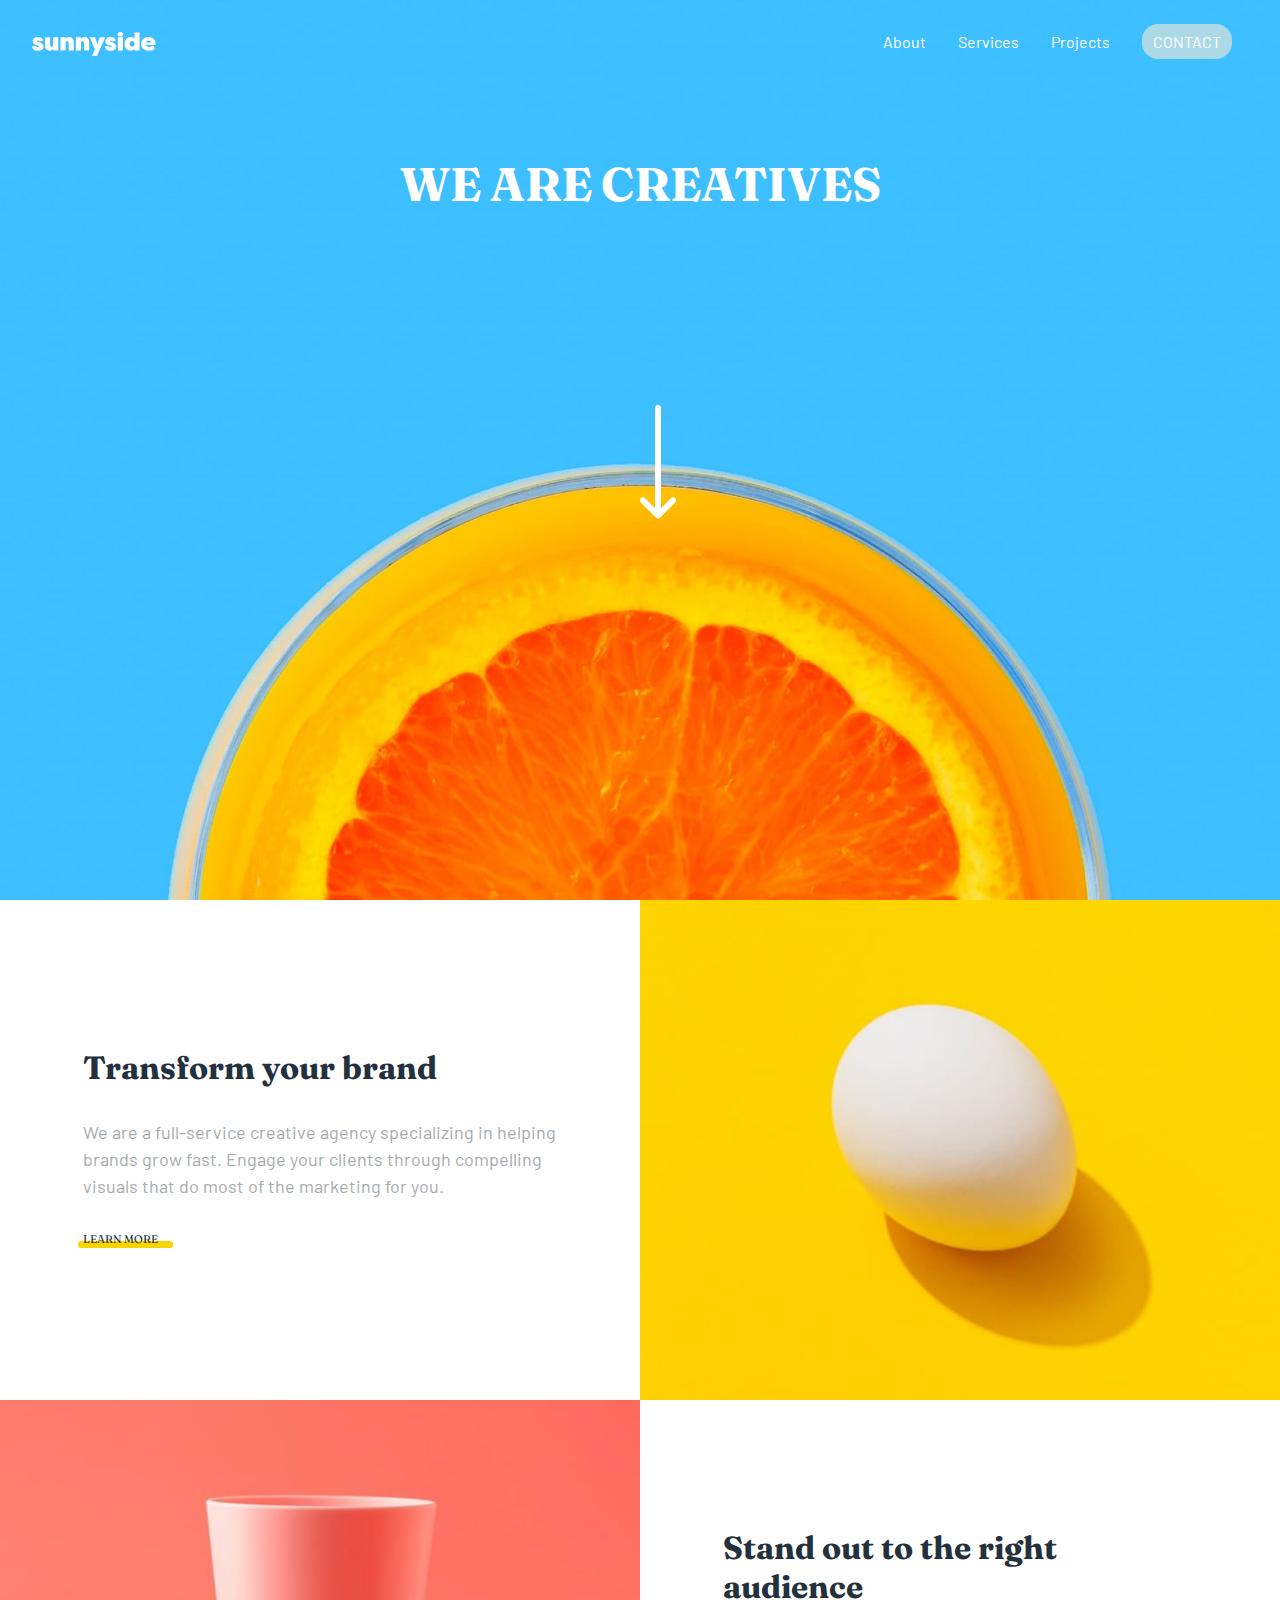
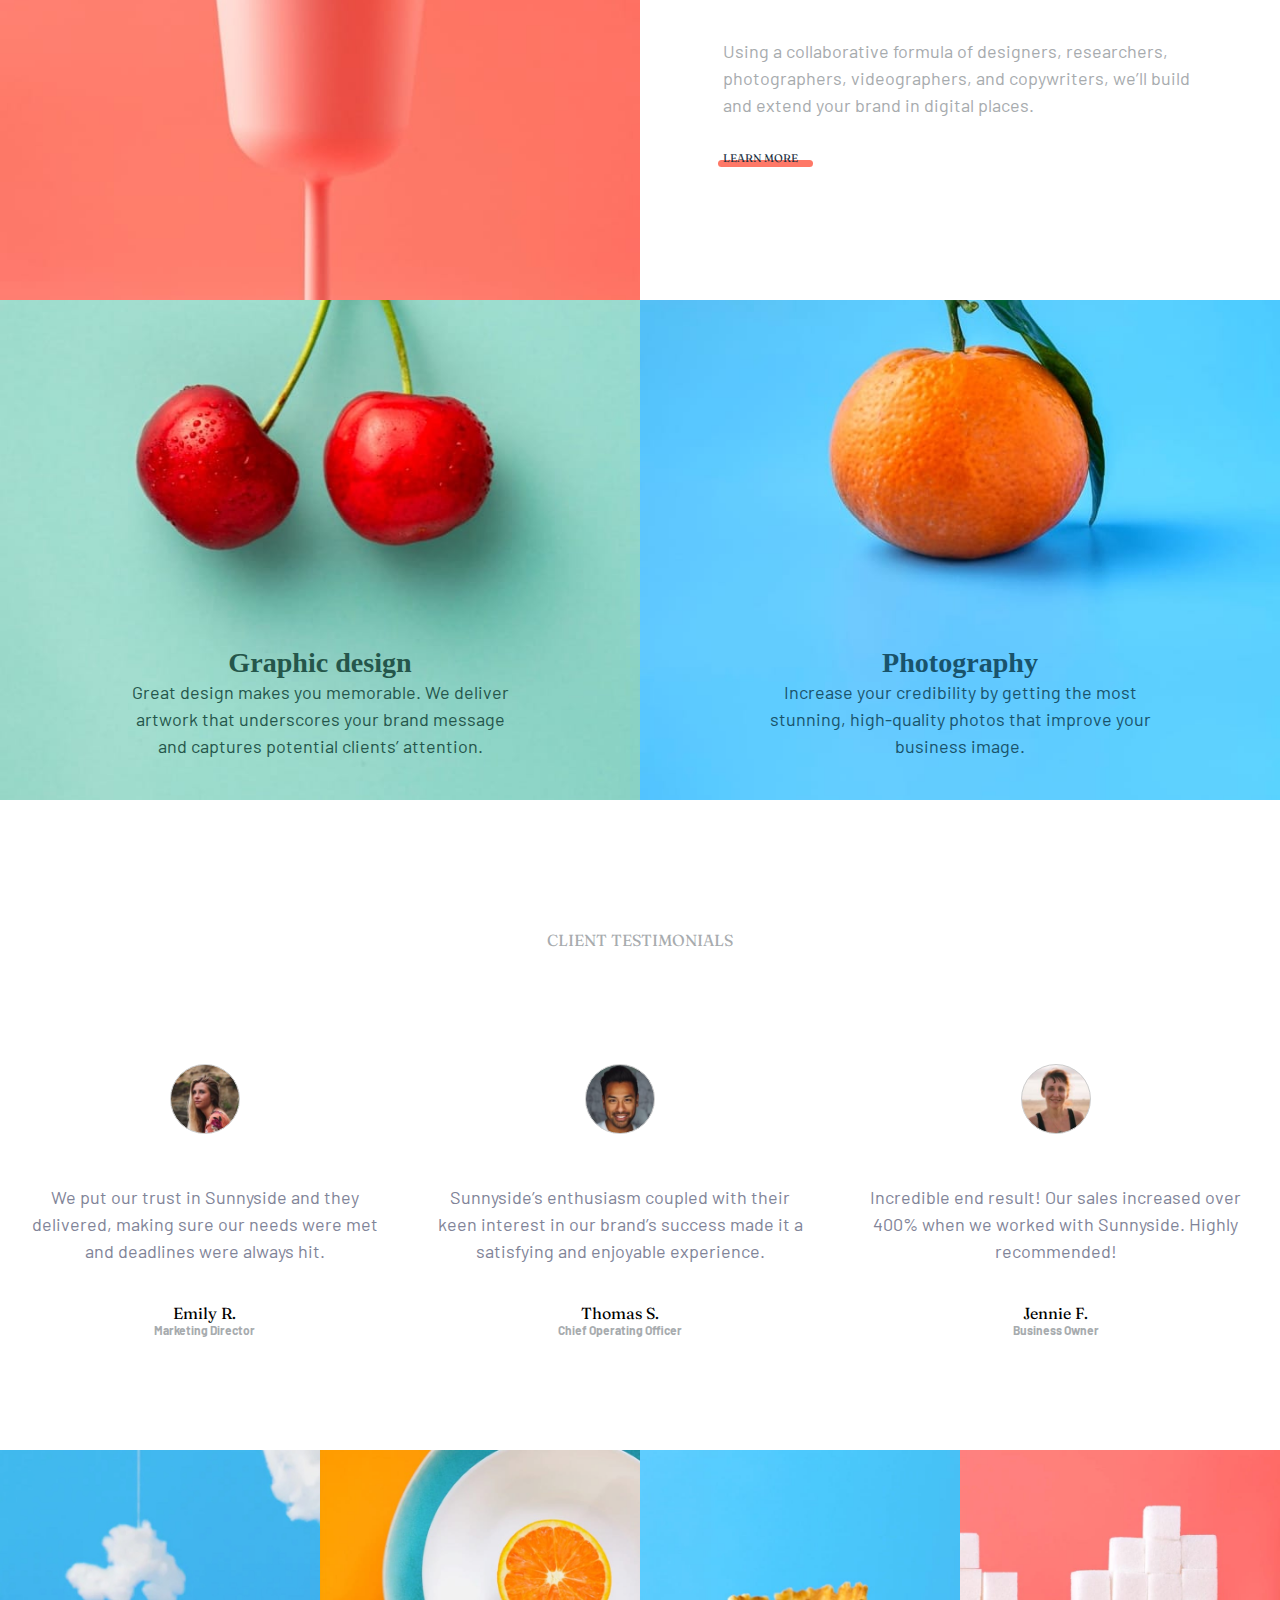
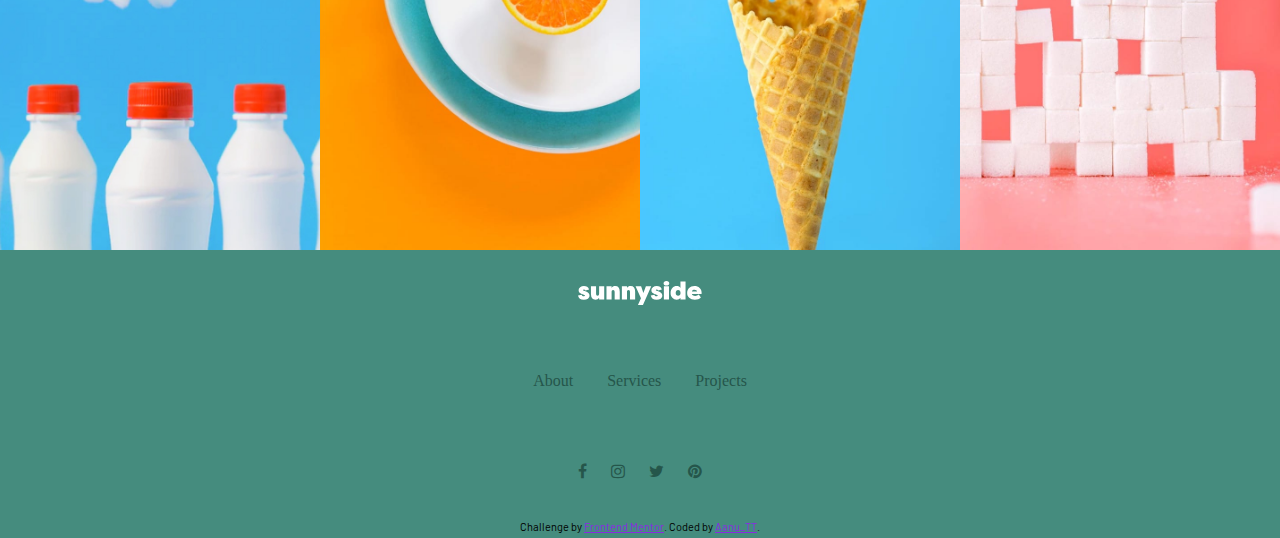
==== index.html @ 60e28703 "project to index" ====
<!DOCTYPE html>
<html lang="en">
<head>
  <meta charset="UTF-8">
  <meta name="viewport" content="width=device-width, initial-scale=1.0"> 

  <link rel="preconnect" href="https://fonts.googleapis.com">
  <link rel="preconnect" href="https://fonts.gstatic.com" crossorigin>
  <link href="https://fonts.googleapis.com/css2?family=Barlow:wght@600&family=Fraunces:wght@700;900&display=swap" rel="stylesheet">

  <link rel="stylesheet" href="https://cdnjs.cloudflare.com/ajax/libs/font-awesome/4.7.0/css/font-awesome.min.css">

  <link rel="stylesheet" href="project.css">

  <link rel="icon" type="image/png" sizes="32x32" href="./images/favicon-32x32.png">
  
  <title>Frontend Mentor | Sunnyside agency landing page</title>

  <style>
    .attribution { font-size: 11px; text-align: center; }
    .attribution a { color: blueviolet; }
  </style>
</head>


<body>
  <main>
    <header>
      <nav> 
        <div class="logo">   
          <img src="/images/logo.svg" alt="sunny-side-logo">
        </div>
        <ul>
            <li>  
              <a href="#">About</a>
            </li>
            <li>
              <a href="#">Services</a>
            </li>
            <li>
              <a href="#">Projects</a>
            </li>
            <li>
              <a class="btn" href="#">CONTACT</a>
            </li>
         </ul>
         </div>
         
         <label class="hamburger--menu">
            <input type="checkbox">
         </label>
         <aside class="sidebar">
          <nav class="navbar">
            <div class="nav--link"><a href="#">About</a></div>
            <div class="nav--link"><a href="#">Services</a></div>
            <div class="nav--link"><a href="#">Projects</a></div>
            <div class="nav--btn"><a href="#">CONTACT</a></div>
          </nav>
         </aside>
      </nav>

        <h2 class="bigtext">WE ARE CREATIVES</h2>

        <div class="arrow-down">        
          <img src="images/icon-arrow-down.svg" alt="icon-arrow-down"> 
        </div>
    </header>
    
  
    <section class="grid">
      <div class="box box1">
        <h3>Transform your brand</h3>
        <p> We are a full-service creative agency specializing in helping brands grow fast. 
          Engage your clients through compelling visuals that do most of the marketing for you.
        </p>
        <a href="#">LEARN MORE</a>
        <div class="underline yellow"></div>
      </div>


      <div class="box box2">
      </div>

      
      <div class="box box3">
      </div>


      <div class="box box4">
        <h3>Stand out to the right audience</h3>
        <p>
          Using a collaborative formula of designers, researchers, photographers, videographers, and copywriters, we’ll build and extend your brand in digital places. 
        </p>
        <a href="#">LEARN MORE</a>  
        <div class="underline red"></div>
      </div>


      <div class="box box5">
        <div class="box_56-content">
          <h3 class="graphic-design"> Graphic design</h3>
          <p class="graphic-design">
            Great design makes you memorable. We deliver artwork that underscores your brand message and captures potential clients’ attention.
          </p>
        </div>
        
      </div>


      <div class="box box6">
        <div class="box_56-content">
          <h3 class="photography">Photography</h3>
          <p class="photography">
            Increase your credibility by getting the most stunning, high-quality photos that improve your business image.
          </p>
        </div>
      </div>
    </section>
  
    <section class="testimonial">
        <div class="testimonial-heading">CLIENT TESTIMONIALS</div>
        <div class="testimonial-grid"> 

          <div class="row">
            <div class="row_client1 circle"></div>

            <div class="row-text">
              <p>
                We put our trust in Sunnyside and they delivered, making sure our needs were met and deadlines were always hit.
              </p>
              <h5>Emily R.</h5>
              <h6>Marketing Director</h6>
            </div>
          </div>

          <div class="row">
              <div class="row_client2 circle"></div>

              <div class="row-text">
                <p>
                  Sunnyside’s enthusiasm coupled with their keen interest in our brand’s success made it a satisfying and enjoyable experience.
                </p>
                <h5>Thomas S.</h5>
                <h6>Chief Operating Officer</h6>
              </div>
          </div>

          <div class="row">
              <div class="row_client3 circle"></div>

              <div class="row-text">
                <p>
                  Incredible end result! Our sales increased over 400% when we worked with Sunnyside.
                  Highly recommended!
                </p>
                <h5> Jennie F.</h5>
                <h6>Business Owner</h6>
              </div>
            
          </div>
        </div>
        
    </section>
      
      
    <section class="grid2">
      <div class="gridbox box-a"></div>
      <div class="gridbox box-b"></div>
      <div class="gridbox box-c"></div>
      <div class="gridbox box-d"></div>
    </section>
   
  
    <footer class="footer">
      <div class="footer-logo">
        <img src="/images/logo.svg" alt="">
      </div>

      <div class="footer-nav">
        <a href="#">About</a>
        <a href="#">Services</a>
        <a href="#">Projects</a>
      </div>
        
      <div class="contact">
        <a href="#" class="fa fa-facebook"></a>
        <a href="#" class="fa fa-instagram"></a>
        <a href="#" class="fa fa-twitter"></a>
        <a href="#" class="fa fa-pinterest"></a>

      </div>
    </footer>
     
  </main>
  
  <footer class="attribution">
    Challenge by <a href="https://www.frontendmentor.io?ref=challenge" target="_blank">Frontend Mentor</a>. 
    Coded by <a href="#">Aanu_TT</a>.
  </footer>
</body>
</html>
---- project.css ----
*{
    box-sizing: border-box;
    margin: 0;
}
*::after,
*::before{
    box-sizing: border-box;
}

:root{
    /* FONT FAMILY */

    --san-serif: 'Barlow', sans-serif;
    --serif: 'Fraunces', serif;


    /* ## Colors */

    /* ### Primary */

    --Soft-red: hsl(7, 99%, 70%);
    --Yellow: hsl(51, 100%, 49%);
    --Graphic-design-text: hsl(167, 40%, 24%);
    --Photography-text: hsl(198, 62%, 26%);
    --footer: hsl(168, 34%, 41%);

    /* ### Neutral */

    --Very-dark-desaturated-blue: hsl(212, 27%, 19%);
    --Very-dark-grayish-blue: hsl(213, 9%, 39%);
    --Dark-grayish-blue: hsl(232, 10%, 55%);
    --Grayish-blue: hsl(210, 4%, 67%);
    --White: hsl(0, 0%, 100%);



    /* HAMBURGER MENU */
    --bar-width: 32px;
    --bar-height: 2px;
    --hamburger-gap: 6px;
    --foreground: white;
    --background: #333;
    --hamburger-margin: 37px;
    --animation-timing: 200ms ease-in-out; 
    --hamburger-height: calc(var(--bar-height)* 3 + var(--hamburger-gap) * 2);

}


/* NAV */

header{
    width: 100%;
    height: 100vh;
    background-image: url(images/desktop/image-header.jpg);
    background-position: center;
    background-size: cover;
    background-repeat: no-repeat;
    font-family: var(--san-serif);
}
nav{
    display: flex;
    justify-content: space-between;
    padding: 2rem;
}
ul{
display: flex;
list-style: none;
}
li{
    padding: 0 1rem;
}
li>a{
    color: white;
      text-decoration: none;
}
li>a:hover{
    color: rgb(202, 225, 233);
}
.btn{
    background-color: lightblue;
    border-radius: 1rem;
    padding: 0.5rem 0.7rem;
}
.burger, .hamburger--menu, .sidebar{
    display: none;
}


/* AN ORANGE WITH THE ARROW PAGE */

.bigtext{
    color: white;
    font-size: 47px;
    display: flex;
    justify-content: center;
    margin-top: 4rem;
    font-family: var(--serif);
}


.arrow-down{
    position: absolute;
    top: 45%;
    left: 50%;
}


/* [2][3] GRIDBOX */

.grid{
    display: grid;
    grid-template-columns: 50% 50%;

}
.box{
    min-height: 500px;
    border: hidden;
}

.box2{
   background-image: url(/images/desktop/image-transform.jpg);
   background-repeat: no-repeat;
   background-position: center;
   background-size: cover;
}
.box3{
   background-image: url(/images/desktop/image-stand-out.jpg);
   background-repeat: no-repeat;
   background-position: center;
   background-size: cover;
}
.box5{
    background-image: url(/images/desktop/image-graphic-design.jpg);
    background-repeat: no-repeat;
    background-position: center;
    background-size: cover;  
}
.box6{
    background-image: url(/images/desktop/image-photography.jpg);
    background-repeat: no-repeat;
    background-position: center;
    background-size: cover;
}
.box5, .box6{
    display: flex;
    flex-direction: column;
    justify-content: end;
    text-align: center;
    font-size: 24px;

}
.box> .box_56-content{
    padding:0 120px 2.5rem 120px ;
}
.photography{
color: var(--Photography-text);
}
.graphic-design{
color: var(--Graphic-design-text);
}


.box1, .box4{
    display: flex;
    flex-direction: column;
    margin: auto 83px ;
    justify-content: center;
    text-align: start;
}
.box>h3{
    color: var(--Very-dark-desaturated-blue);
    font-family: var(--serif);
    font-size: 2rem;
    padding: 0 7rem 0 0;
    margin-bottom: 2rem;
}
p{
    font-family: var(--san-serif);
    color: var(--Grayish-blue);
    font-size: 18px;
    line-height: 1.5;
}
.box a{
    font-family: var(--serif);
    text-decoration: none;
    font-size: 11px;
    margin-top: 2rem;
    color: var(--Very-dark-desaturated-blue);
}
.underline{
    width: 95px;
    height: 7px;
    border-radius: 10px;
    color: black;
    position: relative;
    z-index: -1;
    bottom: 5px;
    right:5px;
}
.yellow{
    background-color: var(--Yellow);
}
.red{
    background-color: var(--Soft-red);
}




/* SECTION: CLIENT TESTIMONIAL */

.testimonial{
    text-align: center;
    padding-top: 130px;
}
.testimonial-heading{
   font-family: var(--serif);
   color: var(--Grayish-blue);
}
.testimonial-grid{
    display: grid;
    grid-template-columns: auto auto auto;
    min-height: 500px;
    font-family: var(--san-serif);
}


.testimonial-grid> .row{
    display: flex;
    flex-direction: column;
    justify-content: center;
    align-items: center;
}
.circle{
    border: 1px solid #ccc;
    border-radius: 50%;
    width: 70px;
    height: 70px;
    margin-bottom: 50px;
}
.row_client1{
background-image: url(images/image-emily.jpg);
background-repeat: no-repeat;
background-position: center;
background-size: cover;
}
.row_client2{
background-image: url(images/image-thomas.jpg);
background-repeat: no-repeat;
background-position: center;
background-size: cover;
}
.row_client3{
background-image: url(images/image-jennie.jpg);
background-repeat: no-repeat;
background-position: center;
background-size: cover;
}


.row-text{
    display: flex;
    flex-direction: column;
    align-items: center;
    padding: 0 25px;
}
.row-text>p{
    text-align: center;
    margin-bottom: 38px;
    color: var(--Dark-grayish-blue);
}
.row-text>h5{
    font:  16px var(--serif); 
}
.row-text>h6{
    color: var(--Grayish-blue);
    font-size: 12px;
}



/* [1][4] GRIDBOX */

.grid2{
    display: grid;
    grid-template-columns: auto auto auto auto;
}
.gridbox{
    min-height: 400px;
}
.box-a{
    background-image: url(/images/desktop/image-gallery-milkbottles.jpg);
    background-position: center;
    background-repeat: no-repeat;
    background-size: cover;
}
.box-b{
    background-image: url(/images/desktop/image-gallery-orange.jpg);
    background-position: center;
    background-repeat: no-repeat;
    background-size: cover;
}
.box-c{
    background-image: url(/images/desktop/image-gallery-cone.jpg);
    background-position: center;
    background-repeat: no-repeat;
    background-size: cover;
}
.box-d{
    background-image: url(/images/desktop/image-gallery-sugarcubes.jpg);
    background-position: center;
    background-repeat: no-repeat;
    background-size: cover;
}




/* FOOTER */

.footer{
    display: flex;
    flex-direction: column;
    justify-content: space-around;
    align-items: center;
    height: 270px;
    background-color: var(--footer);

}
.footer-nav a{
   color: var(--Graphic-design-text);
   text-decoration: none;
   transition: all 0.5s;
   padding: 15px;
}
   
.footer-nav a:hover{
    color: white;
}

.fa{
color: var(--Graphic-design-text);
transition: all 0.5s;
text-decoration: none;
padding: 10px;
}
.fa:hover{
    color: white;
}

.attribution{
    background-color: var(--footer);
    font: 11px var(--san-serif);
    padding-bottom: 5px;
}




@media only screen and (max-width: 420px) {

    /* NAV */
    header{
        border: hidden;
        width: 100vw;
        height: 90vh;
        background-image: url(images/mobile/image-header.jpg);
        background-position: center;
        background-size: cover;
        background-repeat: no-repeat;
    }

    ul{
        display: none;
    }
    .burger{
        display: block;
    }


    .hamburger--menu{
        --x-width: calc(var(--hamburger-height) * 1.41421356237);

        display: flex;
        flex-direction: column;
        gap: var(--hamburger-gap);
        width: max-content;
        position: absolute;
        top: var(--hamburger-margin);
        right: var(--hamburger-margin);
        z-index: 2;
        cursor: pointer;
    }
    .hamburger--menu::before,
    .hamburger--menu::after,
    input{
        content: "";
        width: var(--bar-width);
        height: var(--bar-height);
        background-color: var(--foreground);
        border-radius: 9999px;
        transition: opacity var(--animation-timing),  width var(--animation-timing), rotate var(--animation-timing), translate var(--animation-timing), background-color var(--animation-timing);
        transform-origin: left center;
    } 
    input{
        appearance: none;
        padding: 0;
        margin: 0;
        outline: none;
        pointer-events: none;
    }
    input:checked{
        opacity: 0;
        width: 0;
    }
    .hamburger--menu:has(input:checked)::before{
        rotate: 45deg;
        width: var(--x-width);
        translate: 0 calc(var(--bar-height) / -2);
    }
    .hamburger--menu:has(input:checked)::after{
        rotate: -45deg;
        width: var(--x-width);
        translate: 0 calc(var(--bar-height) / 2);

    }

    .sidebar{
        display: block;
        position: absolute;
        z-index: 1;
        right: 15px;
    }
    .sidebar{
        transition: translate 0.3s;
        translate: 1000%;
        padding: 0.5rem 1rem;
        background-color: var(--foreground);
        color: var(--background);
        margin: 4rem 0;
        min-height: auto;
        width: 90vw;
    }
    .hamburger--menu:has(input:checked) + .sidebar{
        translate: 0%;
    }
    .navbar{
        display: flex;
        flex-direction: column;
        justify-content: space-around;
        align-items: center;
        text-align: center;
        padding: 0 0 2rem 0;
    }
    .nav--link, .nav--btn{
        padding: 1rem;
        margin: 1rem 3rem;
        font-size: 1.25rem;
        text-align: center;
    }
    .nav--link a, .nav--btn a{
        text-decoration: none;
        color: var(--Dark-grayish-blue);
        padding: 1rem 0.5rem;

    }
    .nav--link a:hover, .nav--btn a:hover{
        background-color: var(--Yellow);
        border-radius: 20px;
        color: white;
        transition: all 1s;
    }
    .nav--btn{
        border: 1px solid var(--Yellow);
        border-radius: 9999px;
        background-color: var(--Yellow);
        font-family: var(--serif);
        font-size: 1rem;
    }
    .nav--btn a{
        color: black;
    }



    .bigtext{
        font-size: 50px;
        padding: 0 50%;
        text-align: center;
    }


    /* [2][3] GRIDBOX == [1][6] */
 
    .grid{
        grid-template-columns: 100%;
    }
    .box{
        min-height: 350px;
    }

    .box1, .box4{
        height: 500px;
        text-align: center;
        margin: auto;
        padding: 20px;
    }
    .box>h3{
        padding: 10px;
    }
    .underline{
        width: 92px;
        left: 131px;
    }
    .yellow{
        background-color: rgb(247, 247, 197);
    }
    .red{
        background-color: rgb(253, 220, 220);
    }
    .box2{
        background-image: url(images/mobile/image-transform.jpg);
        order: -1;
    }
    .box3{
        background-image: url(/images/mobile/image-stand-out.jpg);
    }
    .box5{
        background-image: url(/images/mobile/image-graphic-design.jpg);
        height: 500px;
    }
    .box6{
        background-image: url(/images/mobile/image-photography.jpg);
        height: 500px;
    }
    .box5, .box6{
        height: 600px;
    }
    .box> .box_56-content{
        padding: 0 0 50px 0;
    }

    /* CLIENT TESTIMONIAL */

    .testimonial-heading, .row{
        margin-bottom: 100px;
    }
    .testimonial-grid{
        grid-template-columns: 100%;
    }


    /* [1][4] GRIDBOX == [2][2] */
    .grid2{
        grid-template-columns: auto auto;
    }
    .gridbox{
        min-height: 250px;
    }
    .box-a{
        background-image: url(/images/mobile/image-gallery-milkbottles.jpg);
    }
    .box-b{
        background-image: url(/images/mobile/image-gallery-orange.jpg);
    }
    .box-c{
        background-image: url(/images/mobile/image-gallery-cone.jpg);
    }
    .box-d{
        background-image: url(/images/mobile/image-gallery-sugar-cubes.jpg);
    }

    /* FOOTER */

    .footer{
        height: 320px;
    }
    .footer-nav a{
        margin: 0 1.3rem 0 1.3rem ;
    }
    .contact a{
        margin: 0 0.6rem 0 0.6rem;
    }
    .attribution{
        padding-bottom: 20px;
    }   
}
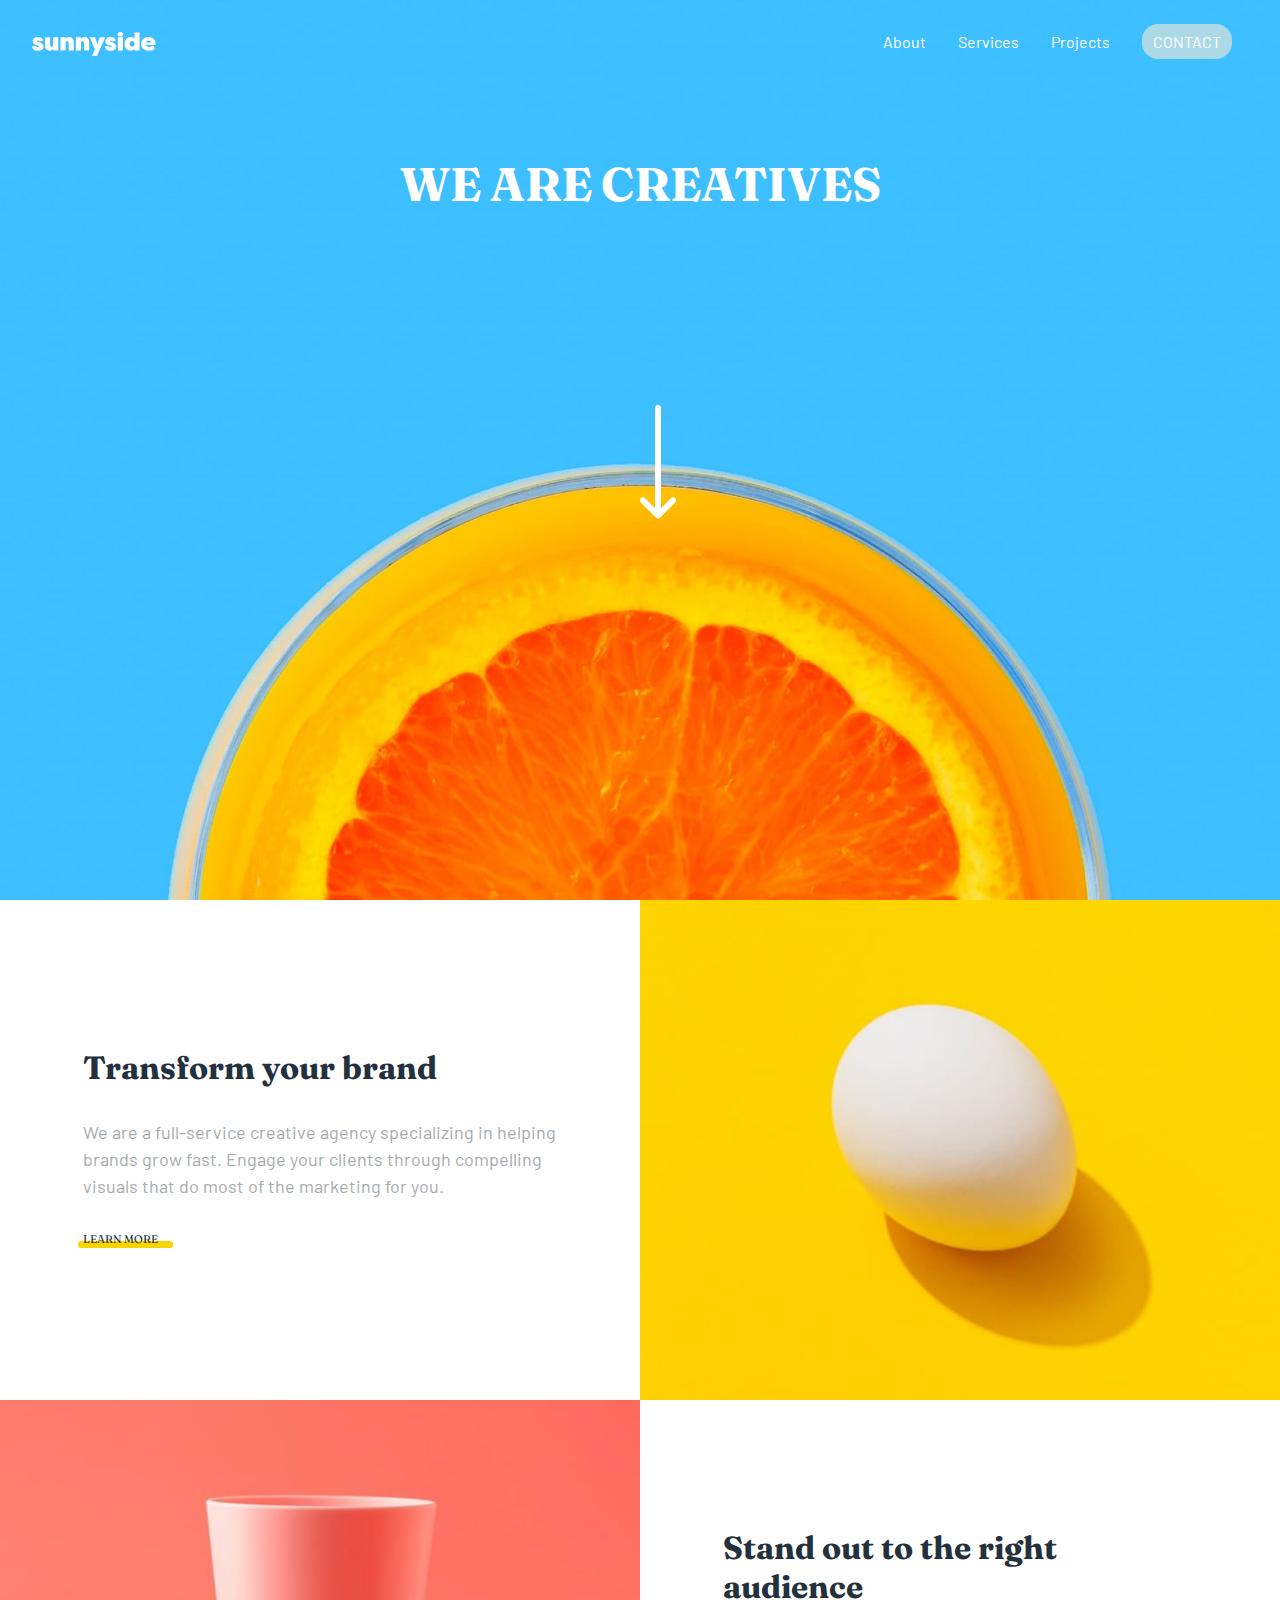
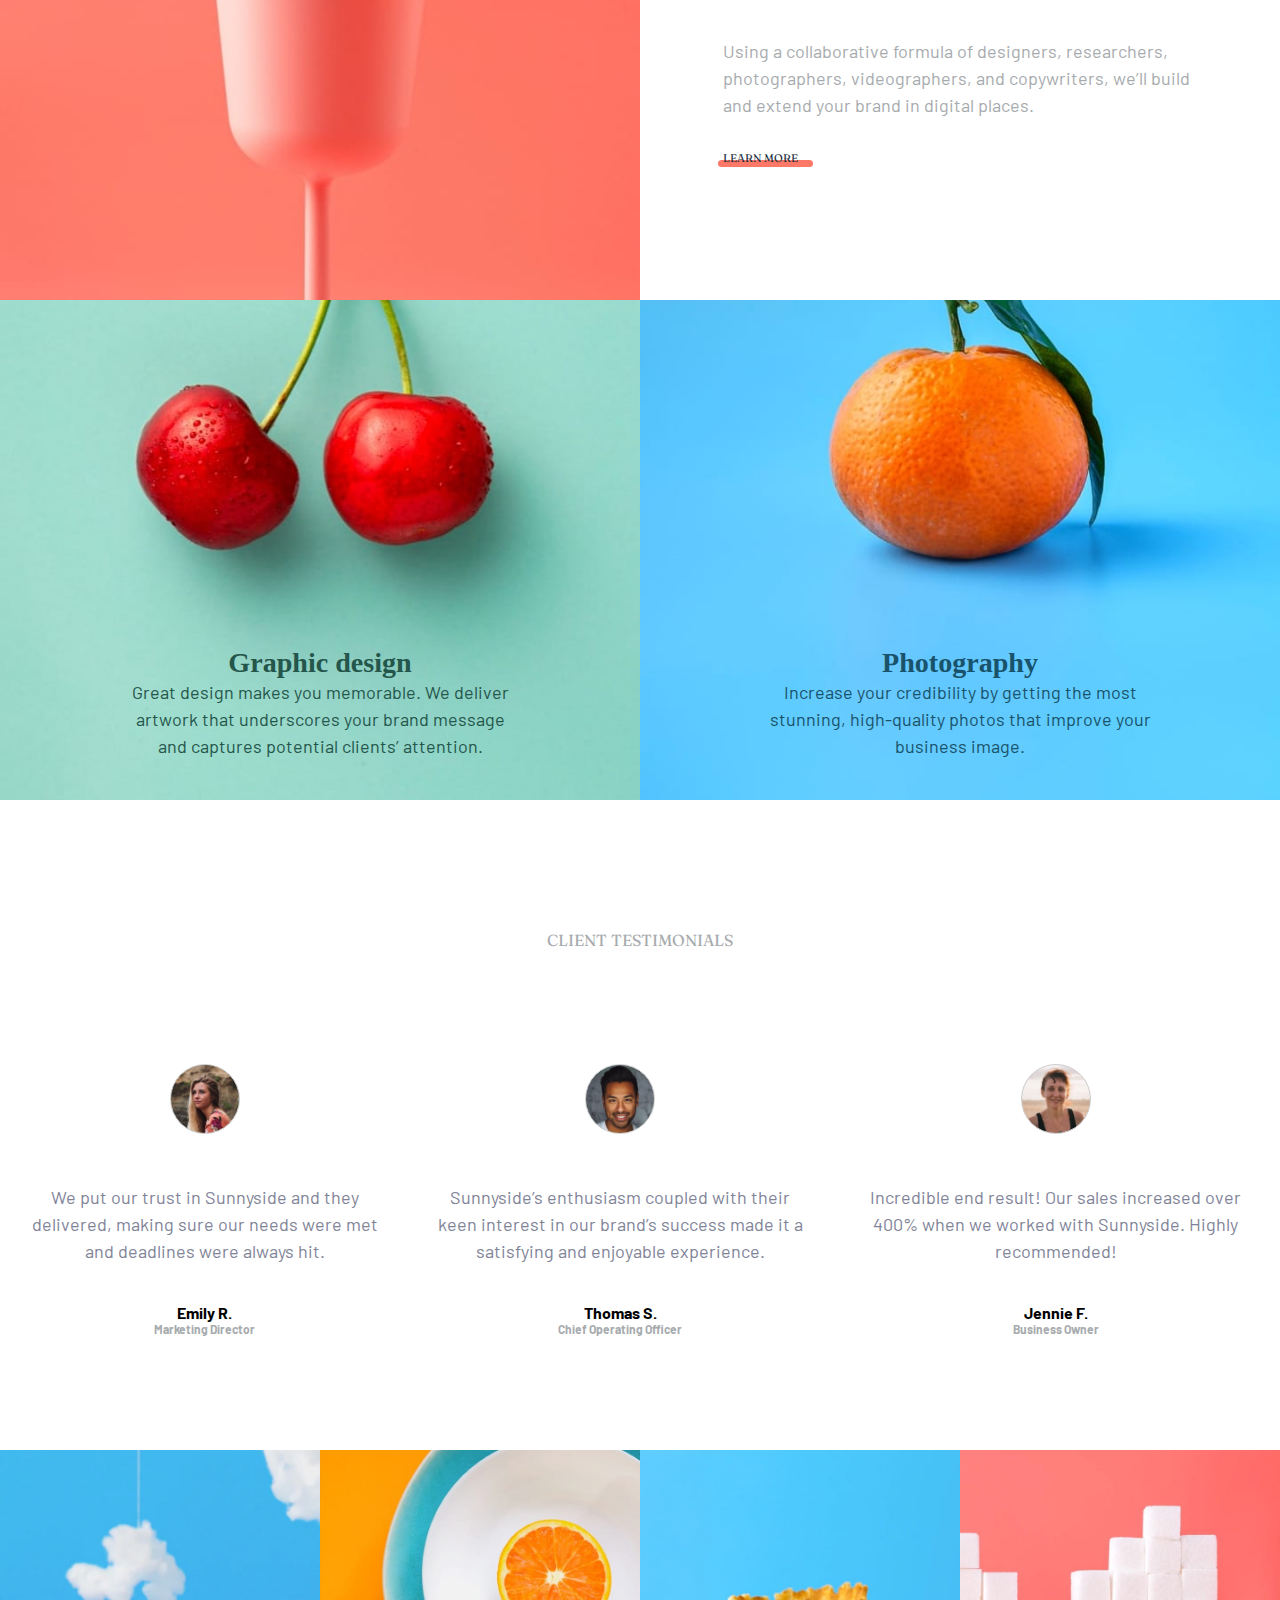
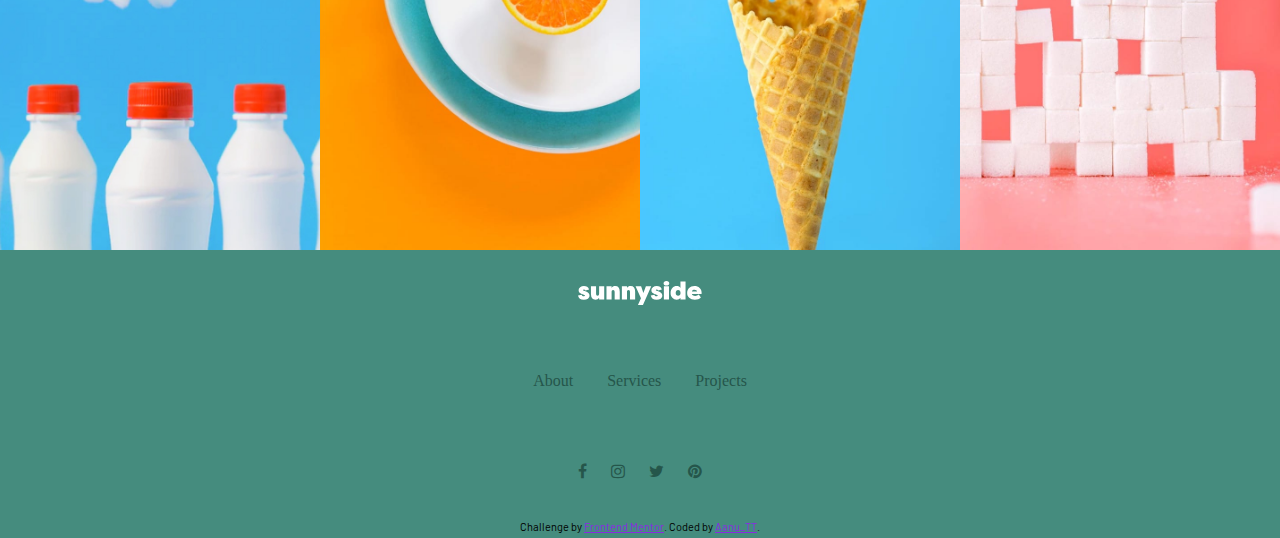
==== commit 0d2a8a4c: "corrections" ====
--- a/index.html
+++ b/index.html
@@ -24,6 +24,7 @@
 
 
 <body>
+  <h1 class="sr-only">Sunnyside agency landing page</h1>
   <main>
     <header>
       <nav> 
@@ -128,7 +129,7 @@
               <p>
                 We put our trust in Sunnyside and they delivered, making sure our needs were met and deadlines were always hit.
               </p>
-              <h5>Emily R.</h5>
+              <h4>Emily R.</h4>
               <h6>Marketing Director</h6>
             </div>
           </div>
@@ -140,7 +141,7 @@
                 <p>
                   Sunnyside’s enthusiasm coupled with their keen interest in our brand’s success made it a satisfying and enjoyable experience.
                 </p>
-                <h5>Thomas S.</h5>
+                <h4>Thomas S.</h4>
                 <h6>Chief Operating Officer</h6>
               </div>
           </div>
@@ -153,7 +154,7 @@
                   Incredible end result! Our sales increased over 400% when we worked with Sunnyside.
                   Highly recommended!
                 </p>
-                <h5> Jennie F.</h5>
+                <h4> Jennie F.</h4>
                 <h6>Business Owner</h6>
               </div>
             
@@ -183,10 +184,10 @@
       </div>
         
       <div class="contact">
-        <a href="#" class="fa fa-facebook"></a>
-        <a href="#" class="fa fa-instagram"></a>
-        <a href="#" class="fa fa-twitter"></a>
-        <a href="#" class="fa fa-pinterest"></a>
+        <a href="#" class="fa fa-facebook" aria-label="google font aweson icons"></a>
+        <a href="#" class="fa fa-instagram" aria-label="google font aweson icons"></a>
+        <a href="#" class="fa fa-twitter" aria-label="google font aweson icons"></a>
+        <a href="#" class="fa fa-pinterest" aria-label="google font aweson icons"></a>
 
       </div>
     </footer>
--- a/project.css
+++ b/project.css
@@ -5,6 +5,17 @@
 *::after,
 *::before{
     box-sizing: border-box;
+}
+
+.sr-only{
+    position: absolute;
+  width: 1px;
+  height: 1px;
+  padding: 0;
+  margin: -1px;
+  overflow: hidden;
+  clip: rect(0,0,0,0);
+  border: 0;
 }
 
 :root{
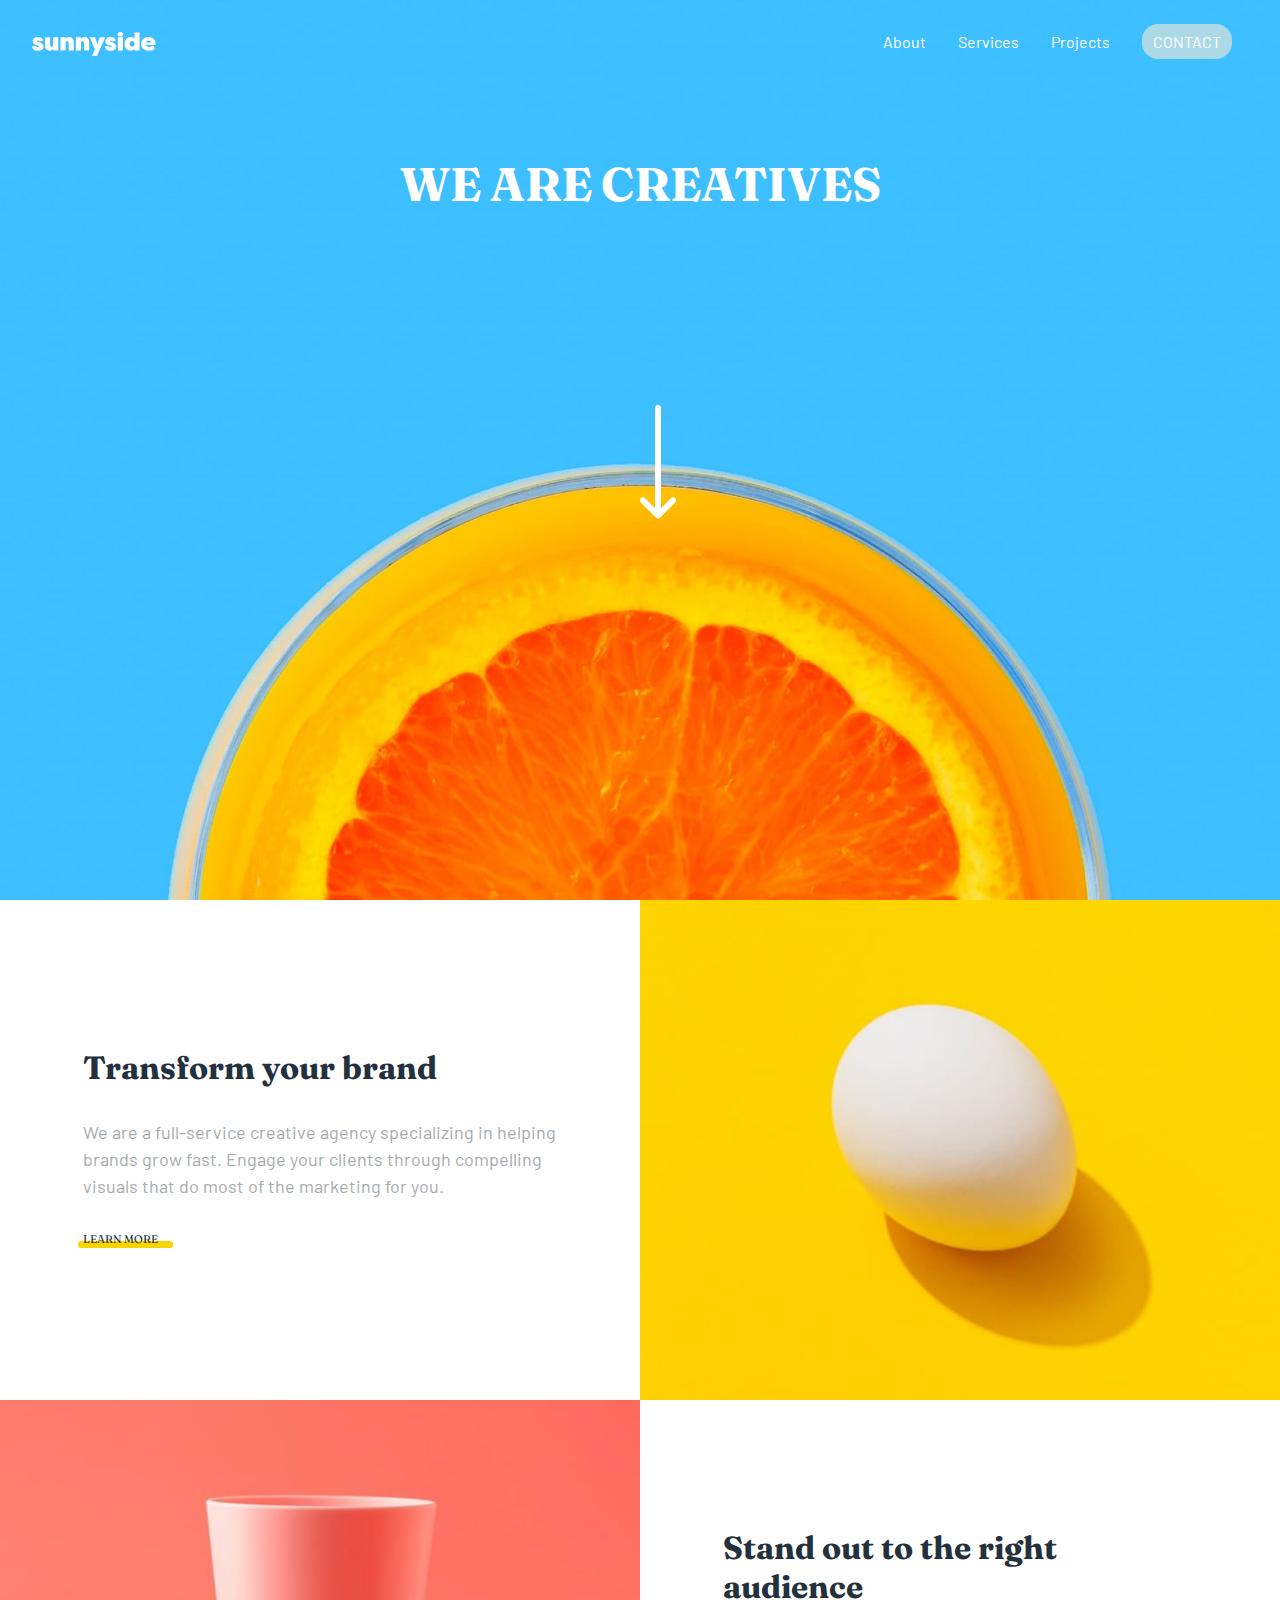
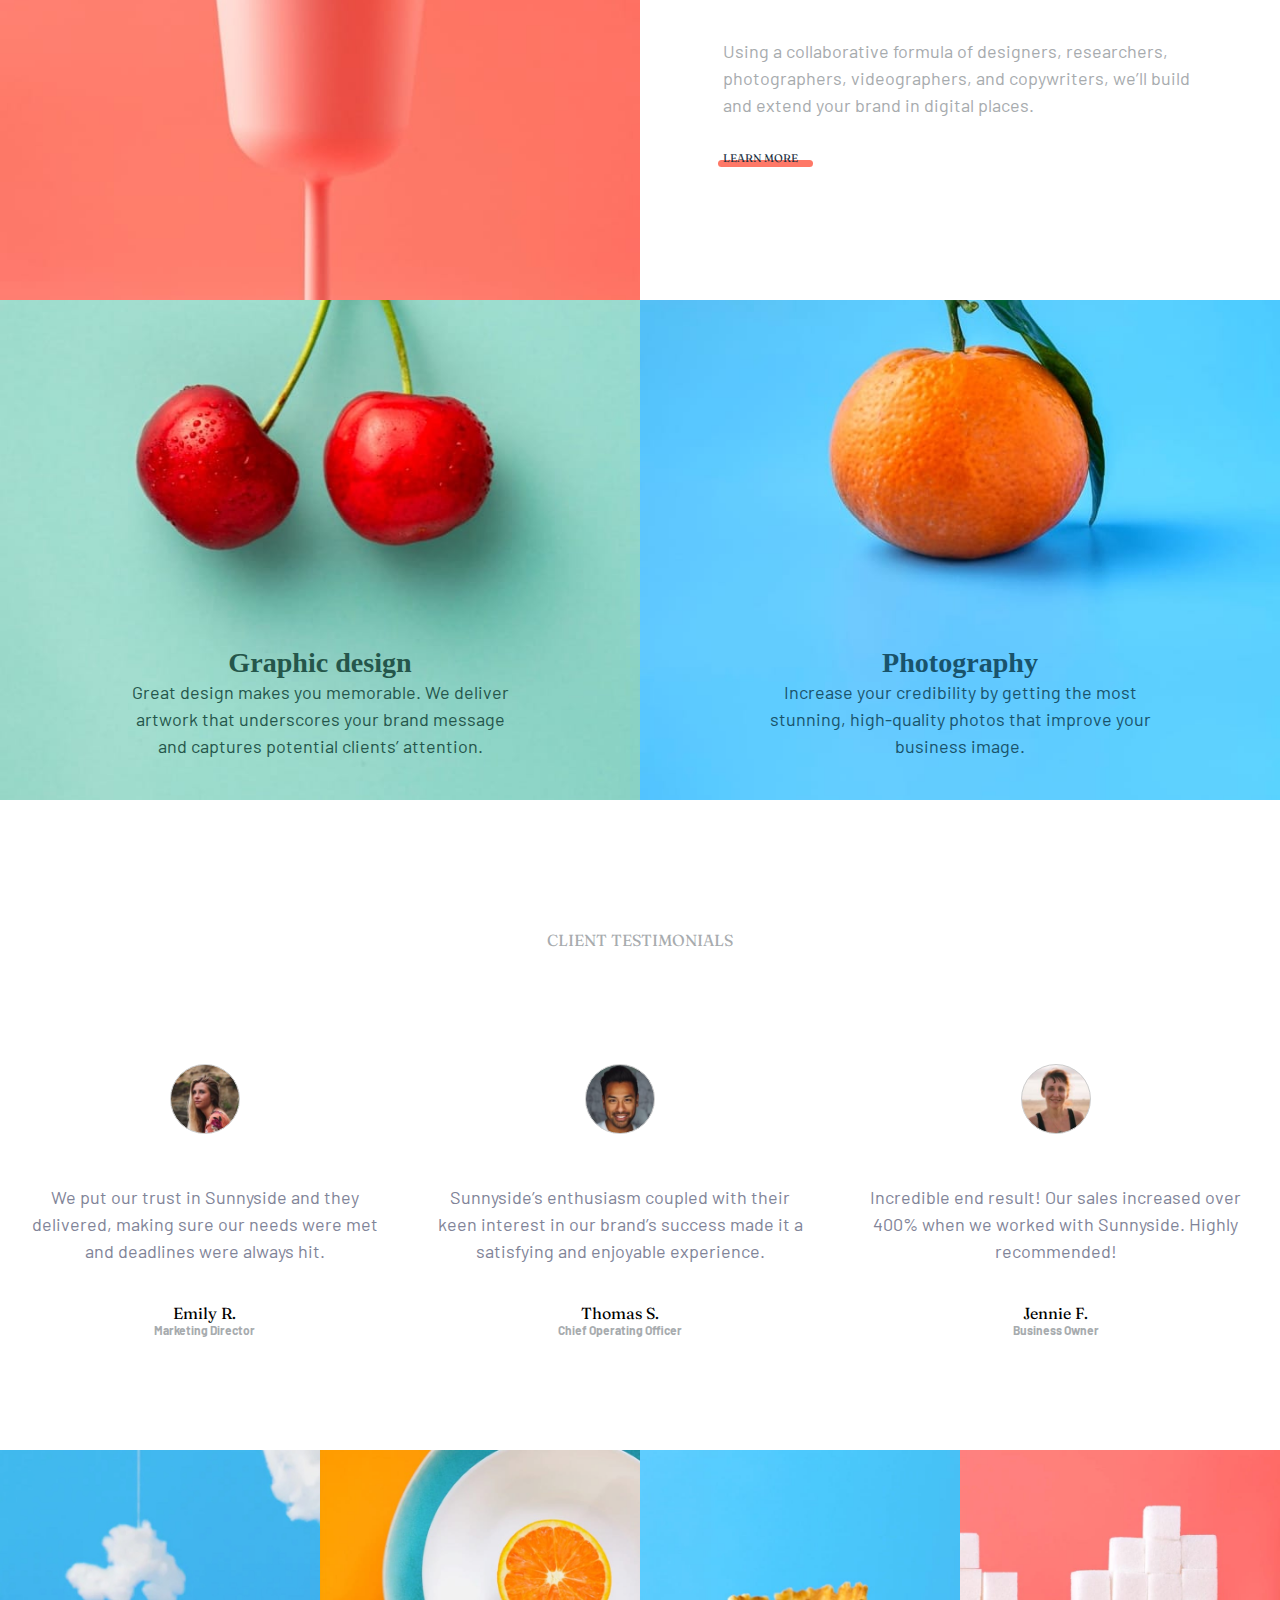
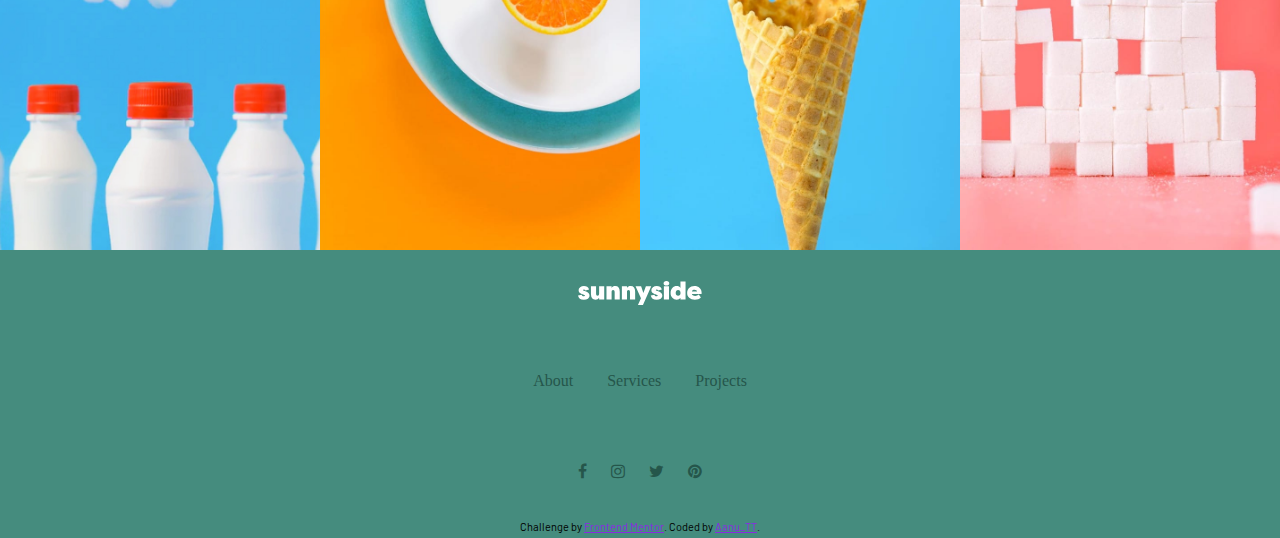
==== commit 01898176: "landmarks" ====
--- a/index.html
+++ b/index.html
@@ -24,10 +24,10 @@
 
 
 <body>
-  <h1 class="sr-only">Sunnyside agency landing page</h1>
-  <main>
-    <header>
-      <nav> 
+  <h1 role="heading" class="sr-only">Sunnyside agency landing page</h1>
+
+    <header role="banner">
+      <nav role="navigation"> 
         <div class="logo">   
           <img src="/images/logo.svg" alt="sunny-side-logo">
         </div>
@@ -68,133 +68,135 @@
     </header>
     
   
-    <section class="grid">
-      <div class="box box1">
-        <h3>Transform your brand</h3>
-        <p> We are a full-service creative agency specializing in helping brands grow fast. 
-          Engage your clients through compelling visuals that do most of the marketing for you.
-        </p>
-        <a href="#">LEARN MORE</a>
-        <div class="underline yellow"></div>
-      </div>
-
-
-      <div class="box box2">
-      </div>
-
-      
-      <div class="box box3">
-      </div>
-
-
-      <div class="box box4">
-        <h3>Stand out to the right audience</h3>
-        <p>
-          Using a collaborative formula of designers, researchers, photographers, videographers, and copywriters, we’ll build and extend your brand in digital places. 
-        </p>
-        <a href="#">LEARN MORE</a>  
-        <div class="underline red"></div>
-      </div>
-
-
-      <div class="box box5">
-        <div class="box_56-content">
-          <h3 class="graphic-design"> Graphic design</h3>
-          <p class="graphic-design">
-            Great design makes you memorable. We deliver artwork that underscores your brand message and captures potential clients’ attention.
+    <main role="main">
+      <section class="grid" role="main">
+        <div class="box box1">
+          <h3>Transform your brand</h3>
+          <p> We are a full-service creative agency specializing in helping brands grow fast. 
+            Engage your clients through compelling visuals that do most of the marketing for you.
           </p>
-        </div>
+          <a href="#">LEARN MORE</a>
+          <div class="underline yellow"></div>
+        </div>
+  
+  
+        <div class="box box2">
+        </div>
+  
         
-      </div>
-
-
-      <div class="box box6">
-        <div class="box_56-content">
-          <h3 class="photography">Photography</h3>
-          <p class="photography">
-            Increase your credibility by getting the most stunning, high-quality photos that improve your business image.
+        <div class="box box3">
+        </div>
+  
+  
+        <div class="box box4">
+          <h3>Stand out to the right audience</h3>
+          <p>
+            Using a collaborative formula of designers, researchers, photographers, videographers, and copywriters, we’ll build and extend your brand in digital places. 
           </p>
-        </div>
-      </div>
-    </section>
-  
-    <section class="testimonial">
-        <div class="testimonial-heading">CLIENT TESTIMONIALS</div>
-        <div class="testimonial-grid"> 
-
-          <div class="row">
-            <div class="row_client1 circle"></div>
-
-            <div class="row-text">
-              <p>
-                We put our trust in Sunnyside and they delivered, making sure our needs were met and deadlines were always hit.
-              </p>
-              <h4>Emily R.</h4>
-              <h6>Marketing Director</h6>
+          <a href="#">LEARN MORE</a>  
+          <div class="underline red"></div>
+        </div>
+  
+  
+        <div class="box box5">
+          <div class="box_56-content">
+            <h3 class="graphic-design"> Graphic design</h3>
+            <p class="graphic-design">
+              Great design makes you memorable. We deliver artwork that underscores your brand message and captures potential clients’ attention.
+            </p>
+          </div>
+          
+        </div>
+  
+  
+        <div class="box box6">
+          <div class="box_56-content">
+            <h3 class="photography">Photography</h3>
+            <p class="photography">
+              Increase your credibility by getting the most stunning, high-quality photos that improve your business image.
+            </p>
+          </div>
+        </div>
+      </section>
+    
+      <section class="testimonial">
+          <div class="testimonial-heading">CLIENT TESTIMONIALS</div>
+          <div class="testimonial-grid"> 
+  
+            <div class="row">
+              <div class="row_client1 circle"></div>
+  
+              <div class="row-text">
+                <p>
+                  We put our trust in Sunnyside and they delivered, making sure our needs were met and deadlines were always hit.
+                </p>
+                <h4>Emily R.</h4>
+                <h5>Marketing Director</h5>
+              </div>
+            </div>
+  
+            <div class="row">
+                <div class="row_client2 circle"></div>
+  
+                <div class="row-text">
+                  <p>
+                    Sunnyside’s enthusiasm coupled with their keen interest in our brand’s success made it a satisfying and enjoyable experience.
+                  </p>
+                  <h4>Thomas S.</h4>
+                  <h5>Chief Operating Officer</h5>
+                </div>
+            </div>
+  
+            <div class="row">
+                <div class="row_client3 circle"></div>
+  
+                <div class="row-text">
+                  <p>
+                    Incredible end result! Our sales increased over 400% when we worked with Sunnyside.
+                    Highly recommended!
+                  </p>
+                  <h4> Jennie F.</h4>
+                  <h5>Business Owner</h5>
+                </div>
+              
             </div>
           </div>
-
-          <div class="row">
-              <div class="row_client2 circle"></div>
-
-              <div class="row-text">
-                <p>
-                  Sunnyside’s enthusiasm coupled with their keen interest in our brand’s success made it a satisfying and enjoyable experience.
-                </p>
-                <h4>Thomas S.</h4>
-                <h6>Chief Operating Officer</h6>
-              </div>
-          </div>
-
-          <div class="row">
-              <div class="row_client3 circle"></div>
-
-              <div class="row-text">
-                <p>
-                  Incredible end result! Our sales increased over 400% when we worked with Sunnyside.
-                  Highly recommended!
-                </p>
-                <h4> Jennie F.</h4>
-                <h6>Business Owner</h6>
-              </div>
-            
-          </div>
-        </div>
+          
+      </section>
         
-    </section>
-      
-      
-    <section class="grid2">
-      <div class="gridbox box-a"></div>
-      <div class="gridbox box-b"></div>
-      <div class="gridbox box-c"></div>
-      <div class="gridbox box-d"></div>
-    </section>
-   
-  
-    <footer class="footer">
-      <div class="footer-logo">
-        <img src="/images/logo.svg" alt="">
-      </div>
-
-      <div class="footer-nav">
-        <a href="#">About</a>
-        <a href="#">Services</a>
-        <a href="#">Projects</a>
-      </div>
         
-      <div class="contact">
-        <a href="#" class="fa fa-facebook" aria-label="google font aweson icons"></a>
-        <a href="#" class="fa fa-instagram" aria-label="google font aweson icons"></a>
-        <a href="#" class="fa fa-twitter" aria-label="google font aweson icons"></a>
-        <a href="#" class="fa fa-pinterest" aria-label="google font aweson icons"></a>
-
-      </div>
-    </footer>
+      <section class="grid2">
+        <div class="gridbox box-a"></div>
+        <div class="gridbox box-b"></div>
+        <div class="gridbox box-c"></div>
+        <div class="gridbox box-d"></div>
+      </section>
      
-  </main>
-  
-  <footer class="attribution">
+    
+      <footer class="footer">
+        <div class="footer-logo">
+          <img src="/images/logo.svg" alt="">
+        </div>
+  
+        <div class="footer-nav">
+          <a href="#">About</a>
+          <a href="#">Services</a>
+          <a href="#">Projects</a>
+        </div>
+          
+        <div class="contact">
+          <a href="#" class="fa fa-facebook" aria-label="google font aweson icons"></a>
+          <a href="#" class="fa fa-instagram" aria-label="google font aweson icons"></a>
+          <a href="#" class="fa fa-twitter" aria-label="google font aweson icons"></a>
+          <a href="#" class="fa fa-pinterest" aria-label="google font aweson icons"></a>
+  
+        </div>
+      </footer>
+    </main>
+     
+
+  
+  <footer class="attribution" role="contentinfo">
     Challenge by <a href="https://www.frontendmentor.io?ref=challenge" target="_blank">Frontend Mentor</a>. 
     Coded by <a href="#">Aanu_TT</a>.
   </footer>
--- a/project.css
+++ b/project.css
@@ -281,10 +281,10 @@
     margin-bottom: 38px;
     color: var(--Dark-grayish-blue);
 }
+.row-text>h4{
+    font:  16px var(--serif); 
+}
 .row-text>h5{
-    font:  16px var(--serif); 
-}
-.row-text>h6{
     color: var(--Grayish-blue);
     font-size: 12px;
 }
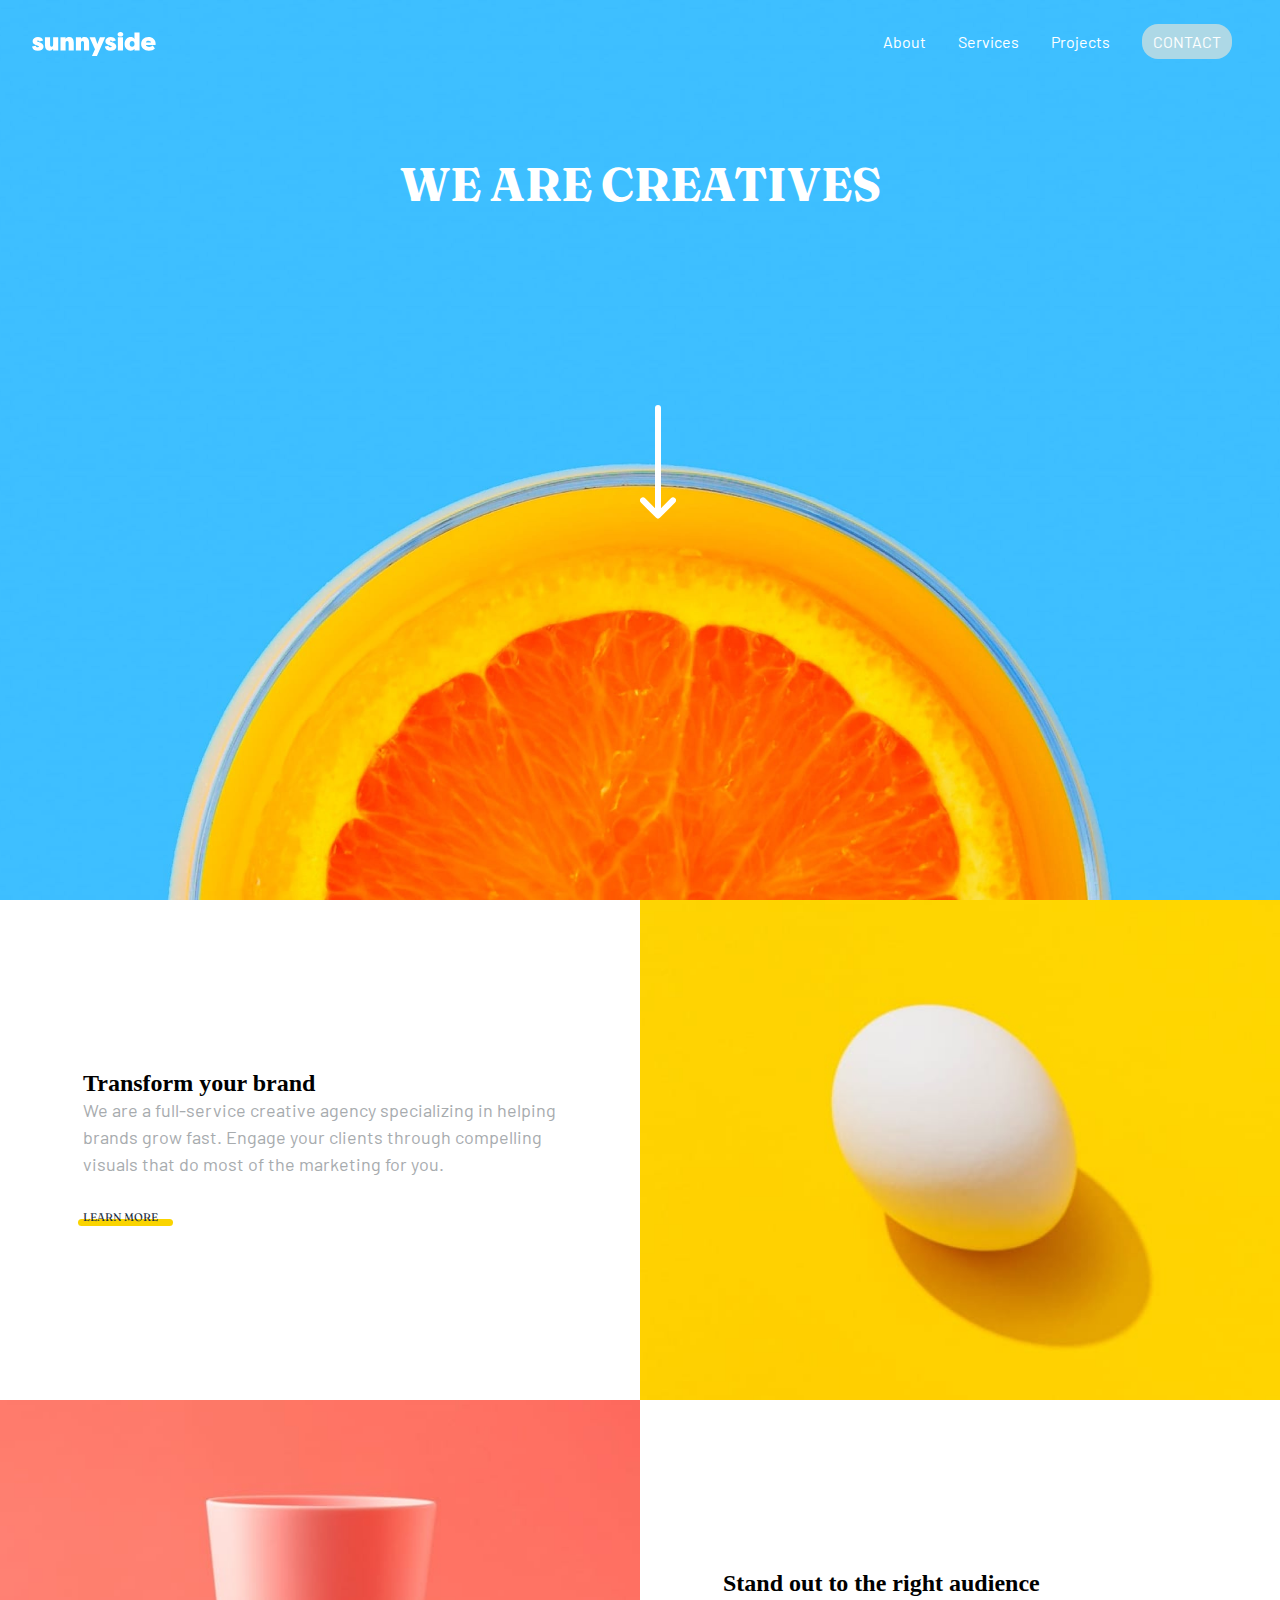
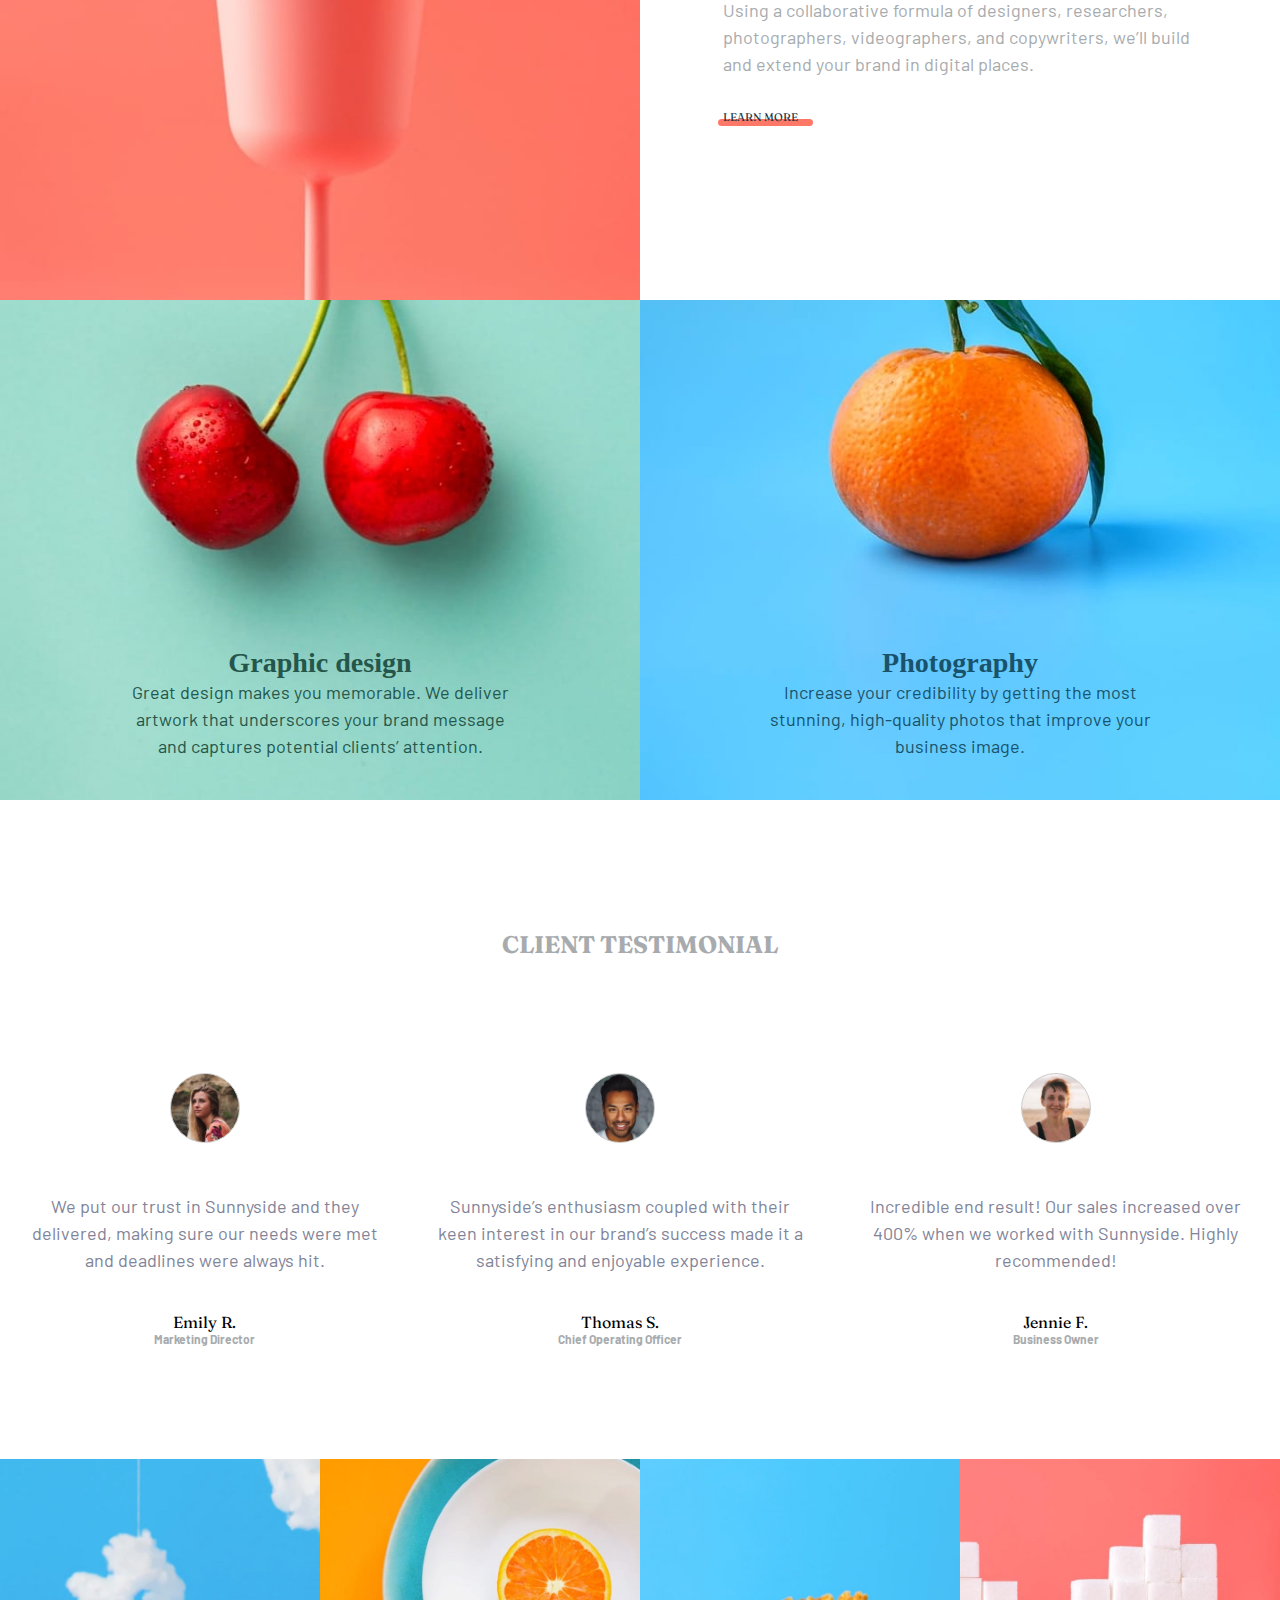
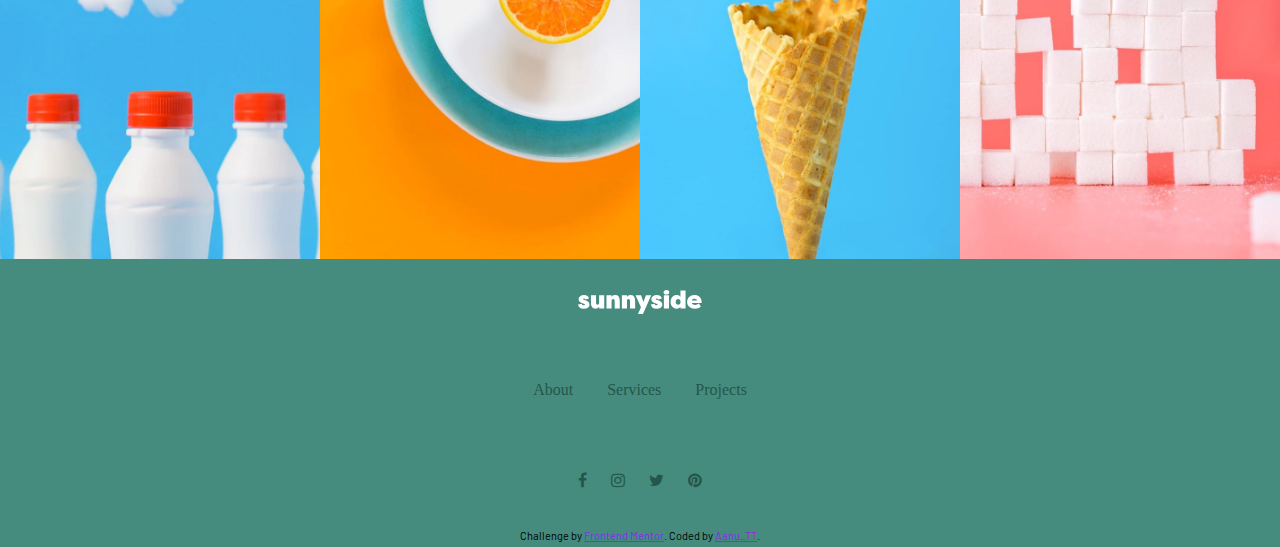
==== commit b45ebdf3: "html ans css syntax correction" ====
--- a/index.html
+++ b/index.html
@@ -24,9 +24,8 @@
 
 
 <body>
-  <h1 role="heading" class="sr-only">Sunnyside agency landing page</h1>
-
-    <header role="banner">
+
+  <header role="banner">
       <nav role="navigation"> 
         <div class="logo">   
           <img src="/images/logo.svg" alt="sunny-side-logo">
@@ -50,7 +49,7 @@
          <label class="hamburger--menu">
             <input type="checkbox">
          </label>
-         <aside class="sidebar">
+         <aside role="complementary" class="sidebar">
           <nav class="navbar">
             <div class="nav--link"><a href="#">About</a></div>
             <div class="nav--link"><a href="#">Services</a></div>
@@ -60,7 +59,7 @@
          </aside>
       </nav>
 
-        <h2 class="bigtext">WE ARE CREATIVES</h2>
+        <h1 class="bigtext">WE ARE CREATIVES</h1>
 
         <div class="arrow-down">        
           <img src="images/icon-arrow-down.svg" alt="icon-arrow-down"> 
@@ -69,9 +68,9 @@
     
   
     <main role="main">
-      <section class="grid" role="main">
+      <section class="grid">
         <div class="box box1">
-          <h3>Transform your brand</h3>
+          <h2>Transform your brand</h2>
           <p> We are a full-service creative agency specializing in helping brands grow fast. 
             Engage your clients through compelling visuals that do most of the marketing for you.
           </p>
@@ -89,7 +88,7 @@
   
   
         <div class="box box4">
-          <h3>Stand out to the right audience</h3>
+          <h2>Stand out to the right audience</h2>
           <p>
             Using a collaborative formula of designers, researchers, photographers, videographers, and copywriters, we’ll build and extend your brand in digital places. 
           </p>
@@ -120,7 +119,7 @@
       </section>
     
       <section class="testimonial">
-          <div class="testimonial-heading">CLIENT TESTIMONIALS</div>
+          <h2 class="testimonial-heading">client testimonial</h2>
           <div class="testimonial-grid"> 
   
             <div class="row">
--- a/project.css
+++ b/project.css
@@ -226,6 +226,7 @@
     padding-top: 130px;
 }
 .testimonial-heading{
+    text-transform: uppercase;
    font-family: var(--serif);
    color: var(--Grayish-blue);
 }
